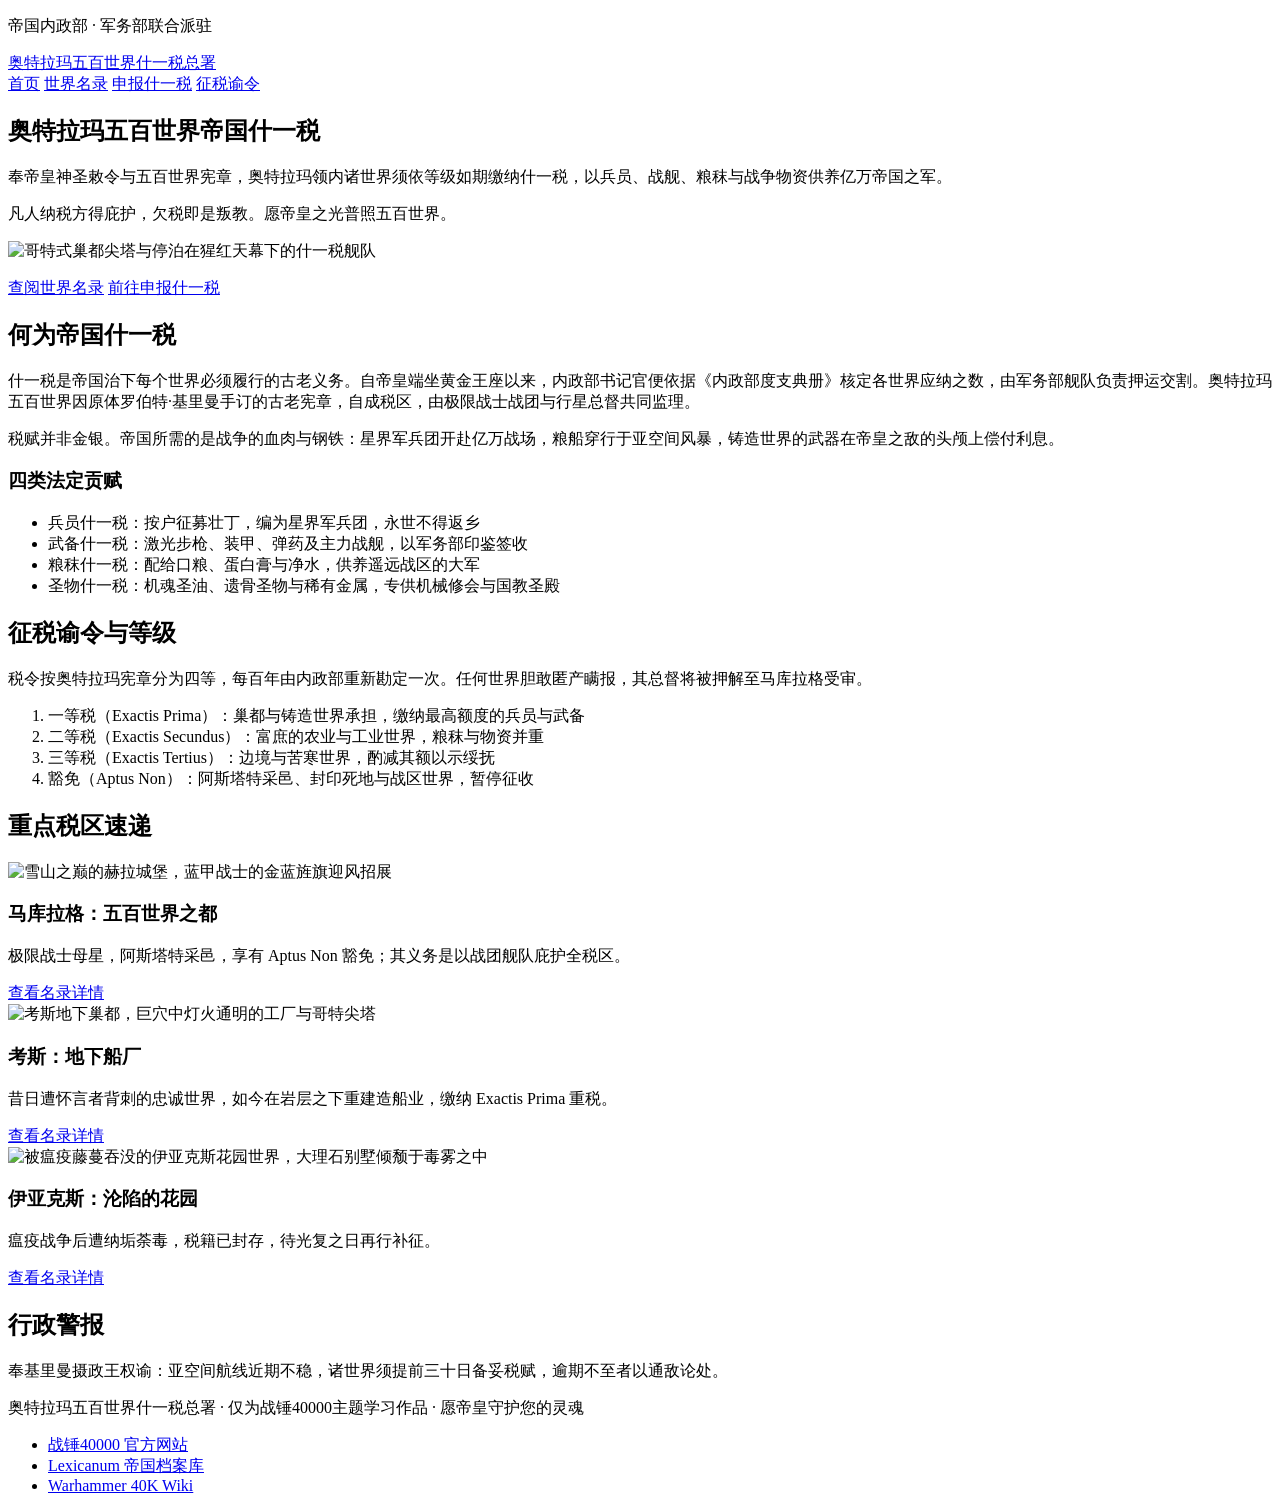
==== frontend-work1/index.html @ 1a5ae745 "首页框架搭建" ====
<!DOCTYPE html>
<html lang="zh-CN">
<head>
<meta charset="UTF-8">
<meta name="viewport" content="width=device-width, initial-scale=1.0">
<title>奥特拉玛五百世界什一税总署</title>
</head>
<body>
<header>
<p>帝国内政部 · 军务部联合派驻</p>
<a href="index.html">奥特拉玛五百世界什一税总署</a>
<nav>
<a href="index.html">首页</a>
<a href="worlds.html">世界名录</a>
<a href="tithe.html">申报什一税</a>
<a href="#decree">征税谕令</a>
</nav>
</header>

<main>
<section id="intro">
<h1>奥特拉玛五百世界帝国什一税</h1>
<p>奉帝皇神圣敕令与五百世界宪章，奥特拉玛领内诸世界须依等级如期缴纳什一税，以兵员、战舰、粮秣与战争物资供养亿万帝国之军。</p>
<p>凡人纳税方得庇护，欠税即是叛教。愿帝皇之光普照五百世界。</p>
<img src="https://trae-api-cn.mchost.guru/api/ide/v1/text_to_image?prompt=grimdark%20Warhammer%2040k%20imperial%20gothic%20hive%20city%20skyline%20with%20colossal%20gothic%20cathedrals%2C%20tithe%20battlefleet%20starships%20in%20stormy%20red%20sky%2C%20dark%20fantasy%20digital%20painting%2C%20epic%20scale&image_size=landscape_16_9" alt="哥特式巢都尖塔与停泊在猩红天幕下的什一税舰队">
<p>
<a href="worlds.html">查阅世界名录</a>
<a href="tithe.html">前往申报什一税</a>
</p>
</section>

<section id="about">
<h2>何为帝国什一税</h2>
<p>什一税是帝国治下每个世界必须履行的古老义务。自帝皇端坐黄金王座以来，内政部书记官便依据《内政部度支典册》核定各世界应纳之数，由军务部舰队负责押运交割。奥特拉玛五百世界因原体罗伯特·基里曼手订的古老宪章，自成税区，由极限战士战团与行星总督共同监理。</p>
<p>税赋并非金银。帝国所需的是战争的血肉与钢铁：星界军兵团开赴亿万战场，粮船穿行于亚空间风暴，铸造世界的武器在帝皇之敌的头颅上偿付利息。</p>
<h3>四类法定贡赋</h3>
<ul>
<li>兵员什一税：按户征募壮丁，编为星界军兵团，永世不得返乡</li>
<li>武备什一税：激光步枪、装甲、弹药及主力战舰，以军务部印鉴签收</li>
<li>粮秣什一税：配给口粮、蛋白膏与净水，供养遥远战区的大军</li>
<li>圣物什一税：机魂圣油、遗骨圣物与稀有金属，专供机械修会与国教圣殿</li>
</ul>
</section>

<section id="decree">
<h2>征税谕令与等级</h2>
<p>税令按奥特拉玛宪章分为四等，每百年由内政部重新勘定一次。任何世界胆敢匿产瞒报，其总督将被押解至马库拉格受审。</p>
<ol>
<li>一等税（Exactis Prima）：巢都与铸造世界承担，缴纳最高额度的兵员与武备</li>
<li>二等税（Exactis Secundus）：富庶的农业与工业世界，粮秣与物资并重</li>
<li>三等税（Exactis Tertius）：边境与苦寒世界，酌减其额以示绥抚</li>
<li>豁免（Aptus Non）：阿斯塔特采邑、封印死地与战区世界，暂停征收</li>
</ol>
</section>

<section id="featured">
<h2>重点税区速递</h2>
<article>
<img src="https://trae-api-cn.mchost.guru/api/ide/v1/text_to_image?prompt=grimdark%20Warhammer%2040k%20fortress%20monastery%20on%20snowy%20mountain%20peak%2C%20cobalt%20blue%20space%20marine%20chapter%20keep%20with%20golden%20banners%2C%20dramatic%20dark%20sky%2C%20digital%20painting&image_size=landscape_4_3" alt="雪山之巅的赫拉城堡，蓝甲战士的金蓝旌旗迎风招展">
<h3>马库拉格：五百世界之都</h3>
<p>极限战士母星，阿斯塔特采邑，享有 Aptus Non 豁免；其义务是以战团舰队庇护全税区。</p>
<a href="worlds.html">查看名录详情</a>
</article>
<article>
<img src="https://trae-api-cn.mchost.guru/api/ide/v1/text_to_image?prompt=grimdark%20Warhammer%2040k%20underground%20hive%20city%20inside%20a%20vast%20cavern%2C%20glowing%20factories%2C%20gothic%20spires%20and%20cargo%20trains%2C%20dark%20sci-fi%20digital%20painting&image_size=landscape_4_3" alt="考斯地下巢都，巨穴中灯火通明的工厂与哥特尖塔">
<h3>考斯：地下船厂</h3>
<p>昔日遭怀言者背刺的忠诚世界，如今在岩层之下重建造船业，缴纳 Exactis Prima 重税。</p>
<a href="worlds.html">查看名录详情</a>
</article>
<article>
<img src="https://trae-api-cn.mchost.guru/api/ide/v1/text_to_image?prompt=grimdark%20Warhammer%2040k%20ruined%20garden%20world%20overgrown%20with%20toxic%20green%20plague%20flora%2C%20crumbling%20marble%20villas%2C%20eerie%20mist%2C%20dark%20fantasy%20digital%20painting&image_size=landscape_4_3" alt="被瘟疫藤蔓吞没的伊亚克斯花园世界，大理石别墅倾颓于毒雾之中">
<h3>伊亚克斯：沦陷的花园</h3>
<p>瘟疫战争后遭纳垢荼毒，税籍已封存，待光复之日再行补征。</p>
<a href="worlds.html">查看名录详情</a>
</article>
</section>

<aside>
<h2>行政警报</h2>
<p>奉基里曼摄政王权谕：亚空间航线近期不稳，诸世界须提前三十日备妥税赋，逾期不至者以通敌论处。</p>
</aside>
</main>

<footer>
<p>奥特拉玛五百世界什一税总署 · 仅为战锤40000主题学习作品 · 愿帝皇守护您的灵魂</p>
<ul>
<li><a href="https://warhammer40000.com/" target="_blank" rel="noopener">战锤40000 官方网站</a></li>
<li><a href="https://wh40k.lexicanum.com/" target="_blank" rel="noopener">Lexicanum 帝国档案库</a></li>
<li><a href="https://warhammer40k.fandom.com/" target="_blank" rel="noopener">Warhammer 40K Wiki</a></li>
</ul>
</footer>
</body>
</html>
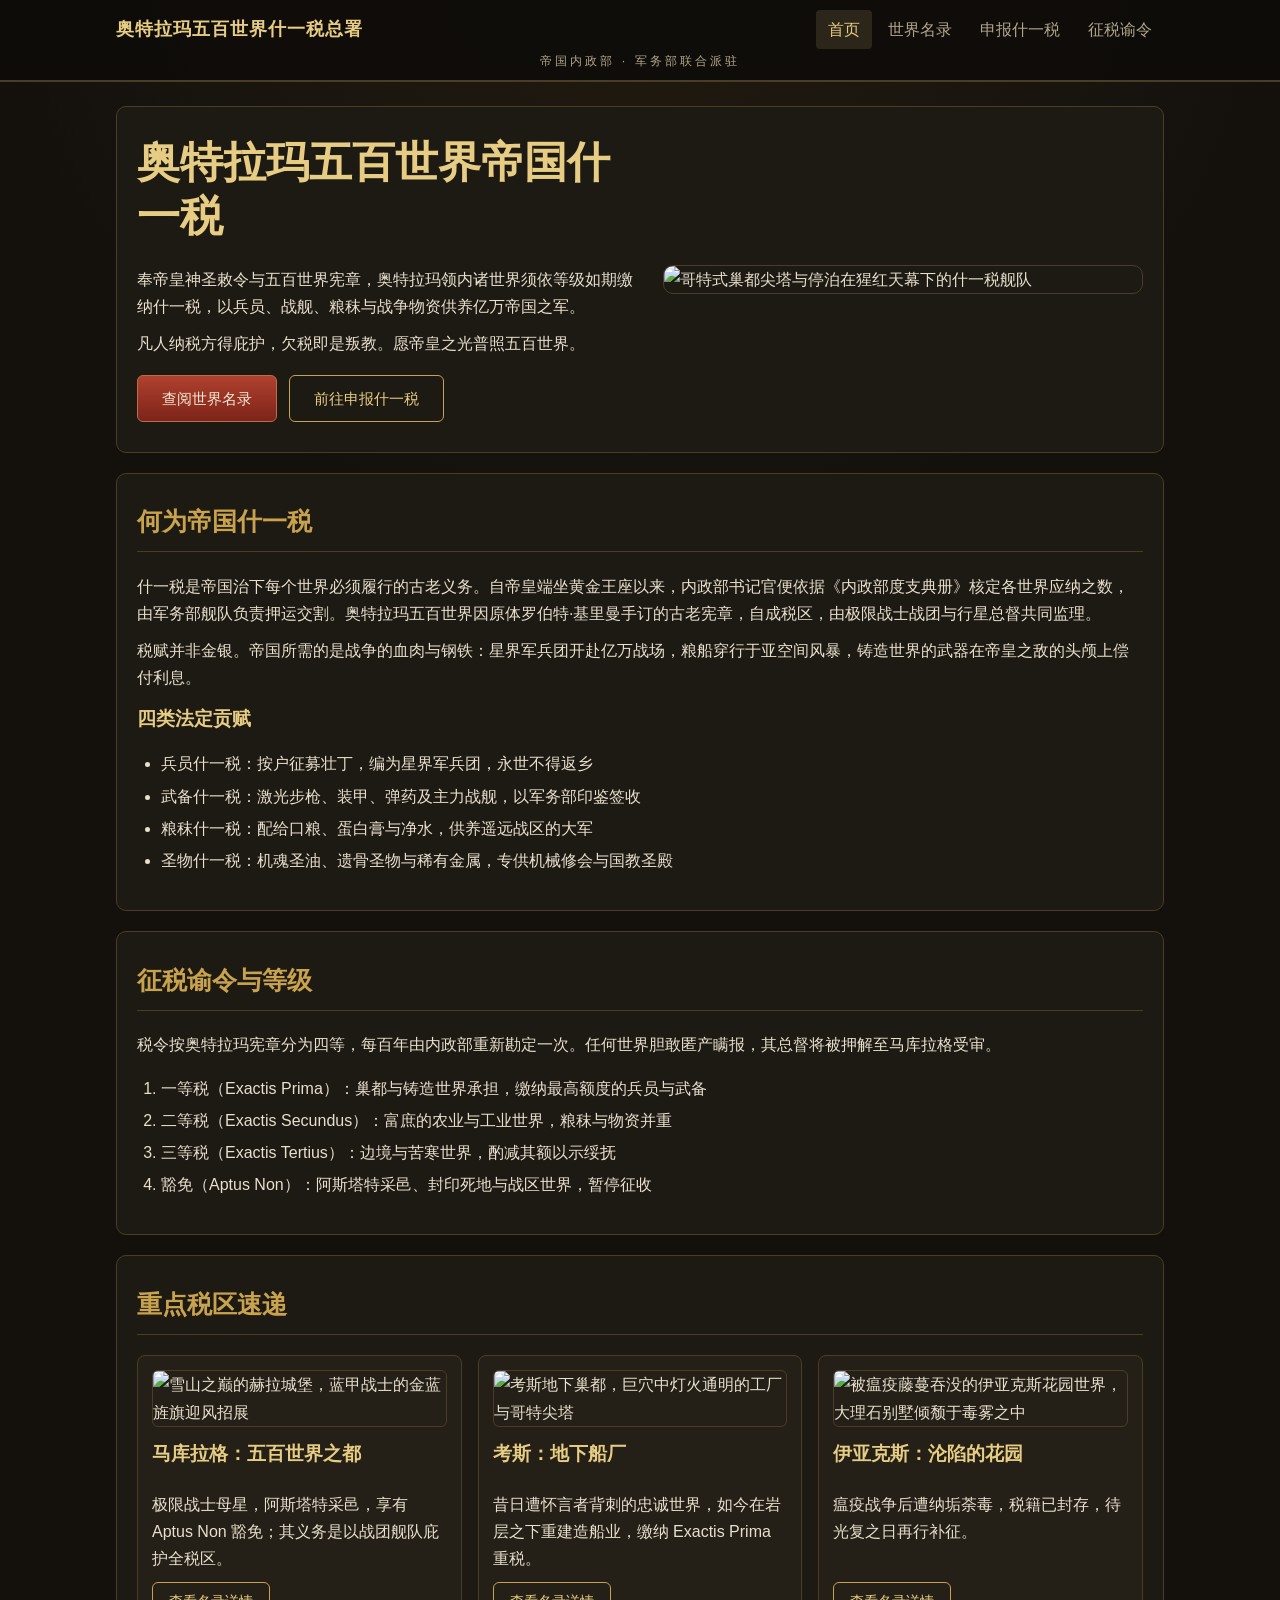
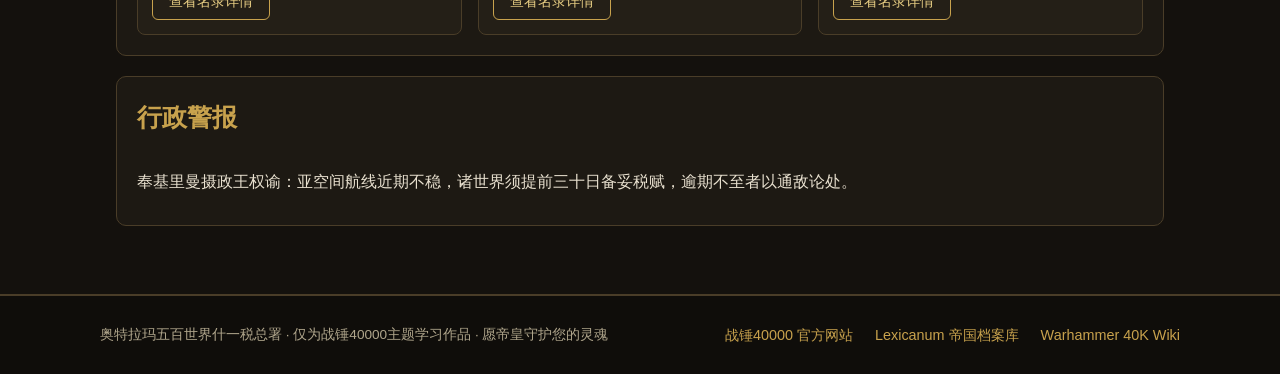
==== commit f7a0f345: "样式响应式完成" ====
--- a/frontend-work1/index.html
+++ b/frontend-work1/index.html
@@ -4,29 +4,34 @@
 <meta charset="UTF-8">
 <meta name="viewport" content="width=device-width, initial-scale=1.0">
 <title>奥特拉玛五百世界什一税总署</title>
+<link rel="stylesheet" href="css/style.css">
 </head>
 <body>
-<header>
-<p>帝国内政部 · 军务部联合派驻</p>
-<a href="index.html">奥特拉玛五百世界什一税总署</a>
-<nav>
-<a href="index.html">首页</a>
+<header class="site-header">
+<div class="nav-wrap">
+<a class="logo" href="index.html">奥特拉玛五百世界什一税总署</a>
+<nav class="main-nav">
+<a class="active" href="index.html">首页</a>
 <a href="worlds.html">世界名录</a>
 <a href="tithe.html">申报什一税</a>
 <a href="#decree">征税谕令</a>
 </nav>
+</div>
+<p class="motto">帝国内政部 · 军务部联合派驻</p>
 </header>
 
 <main>
-<section id="intro">
+<section id="intro" class="hero">
+<div class="hero-text">
 <h1>奥特拉玛五百世界帝国什一税</h1>
 <p>奉帝皇神圣敕令与五百世界宪章，奥特拉玛领内诸世界须依等级如期缴纳什一税，以兵员、战舰、粮秣与战争物资供养亿万帝国之军。</p>
 <p>凡人纳税方得庇护，欠税即是叛教。愿帝皇之光普照五百世界。</p>
-<img src="https://trae-api-cn.mchost.guru/api/ide/v1/text_to_image?prompt=grimdark%20Warhammer%2040k%20imperial%20gothic%20hive%20city%20skyline%20with%20colossal%20gothic%20cathedrals%2C%20tithe%20battlefleet%20starships%20in%20stormy%20red%20sky%2C%20dark%20fantasy%20digital%20painting%2C%20epic%20scale&image_size=landscape_16_9" alt="哥特式巢都尖塔与停泊在猩红天幕下的什一税舰队">
-<p>
-<a href="worlds.html">查阅世界名录</a>
-<a href="tithe.html">前往申报什一税</a>
+<p class="hero-actions">
+<a class="btn btn-primary" href="worlds.html">查阅世界名录</a>
+<a class="btn btn-outline" href="tithe.html">前往申报什一税</a>
 </p>
+</div>
+<img class="hero-img" src="https://trae-api-cn.mchost.guru/api/ide/v1/text_to_image?prompt=grimdark%20Warhammer%2040k%20imperial%20gothic%20hive%20city%20skyline%20with%20colossal%20gothic%20cathedrals%2C%20tithe%20battlefleet%20starships%20in%20stormy%20red%20sky%2C%20dark%20fantasy%20digital%20painting%2C%20epic%20scale&image_size=landscape_16_9" alt="哥特式巢都尖塔与停泊在猩红天幕下的什一税舰队">
 </section>
 
 <section id="about">
@@ -55,24 +60,26 @@
 
 <section id="featured">
 <h2>重点税区速递</h2>
+<div class="card-grid">
 <article>
 <img src="https://trae-api-cn.mchost.guru/api/ide/v1/text_to_image?prompt=grimdark%20Warhammer%2040k%20fortress%20monastery%20on%20snowy%20mountain%20peak%2C%20cobalt%20blue%20space%20marine%20chapter%20keep%20with%20golden%20banners%2C%20dramatic%20dark%20sky%2C%20digital%20painting&image_size=landscape_4_3" alt="雪山之巅的赫拉城堡，蓝甲战士的金蓝旌旗迎风招展">
 <h3>马库拉格：五百世界之都</h3>
 <p>极限战士母星，阿斯塔特采邑，享有 Aptus Non 豁免；其义务是以战团舰队庇护全税区。</p>
-<a href="worlds.html">查看名录详情</a>
+<a class="btn btn-outline btn-sm" href="worlds.html">查看名录详情</a>
 </article>
 <article>
 <img src="https://trae-api-cn.mchost.guru/api/ide/v1/text_to_image?prompt=grimdark%20Warhammer%2040k%20underground%20hive%20city%20inside%20a%20vast%20cavern%2C%20glowing%20factories%2C%20gothic%20spires%20and%20cargo%20trains%2C%20dark%20sci-fi%20digital%20painting&image_size=landscape_4_3" alt="考斯地下巢都，巨穴中灯火通明的工厂与哥特尖塔">
 <h3>考斯：地下船厂</h3>
 <p>昔日遭怀言者背刺的忠诚世界，如今在岩层之下重建造船业，缴纳 Exactis Prima 重税。</p>
-<a href="worlds.html">查看名录详情</a>
+<a class="btn btn-outline btn-sm" href="worlds.html">查看名录详情</a>
 </article>
 <article>
 <img src="https://trae-api-cn.mchost.guru/api/ide/v1/text_to_image?prompt=grimdark%20Warhammer%2040k%20ruined%20garden%20world%20overgrown%20with%20toxic%20green%20plague%20flora%2C%20crumbling%20marble%20villas%2C%20eerie%20mist%2C%20dark%20fantasy%20digital%20painting&image_size=landscape_4_3" alt="被瘟疫藤蔓吞没的伊亚克斯花园世界，大理石别墅倾颓于毒雾之中">
 <h3>伊亚克斯：沦陷的花园</h3>
 <p>瘟疫战争后遭纳垢荼毒，税籍已封存，待光复之日再行补征。</p>
-<a href="worlds.html">查看名录详情</a>
+<a class="btn btn-outline btn-sm" href="worlds.html">查看名录详情</a>
 </article>
+</div>
 </section>
 
 <aside>
@@ -82,12 +89,14 @@
 </main>
 
 <footer>
+<div class="footer-inner">
 <p>奥特拉玛五百世界什一税总署 · 仅为战锤40000主题学习作品 · 愿帝皇守护您的灵魂</p>
 <ul>
 <li><a href="https://warhammer40000.com/" target="_blank" rel="noopener">战锤40000 官方网站</a></li>
 <li><a href="https://wh40k.lexicanum.com/" target="_blank" rel="noopener">Lexicanum 帝国档案库</a></li>
 <li><a href="https://warhammer40k.fandom.com/" target="_blank" rel="noopener">Warhammer 40K Wiki</a></li>
 </ul>
+</div>
 </footer>
 </body>
 </html>
--- a/frontend-work1/css/style.css
+++ b/frontend-work1/css/style.css
@@ -0,0 +1,462 @@
+* {
+  box-sizing: border-box;
+}
+
+:root {
+  --bg: #14110d;
+  --panel: #1d1913;
+  --panel-2: #241f17;
+  --input: #2a241b;
+  --line: #4a3d28;
+  --gold: #c8a24d;
+  --gold-bright: #e7cd83;
+  --text: #e8e0cf;
+  --muted: #b0a68c;
+  --red: #a93a2e;
+  --red-dark: #7c2419;
+}
+
+html {
+  scroll-behavior: smooth;
+}
+
+body {
+  margin: 0;
+  font-family: "Microsoft YaHei", "PingFang SC", sans-serif;
+  color: var(--text);
+  line-height: 1.7;
+  background-color: var(--bg);
+  background-image: radial-gradient(circle at 50% -10%, #221b10 0%, var(--bg) 55%);
+  background-attachment: fixed;
+}
+
+img {
+  max-width: 100%;
+  height: auto;
+}
+
+a {
+  color: var(--gold);
+  text-decoration: none;
+}
+
+a:hover {
+  color: var(--gold-bright);
+}
+
+h1, h2, h3, legend {
+  font-family: Georgia, "Times New Roman", "SimSun", serif;
+}
+
+h1 {
+  margin: 0.2em 0 0.5em;
+  font-size: clamp(1.7rem, 4vw, 2.7rem);
+  color: var(--gold-bright);
+  line-height: 1.25;
+}
+
+h2 {
+  margin-top: 0.3em;
+  padding-bottom: 8px;
+  font-size: clamp(1.25rem, 2.4vw, 1.55rem);
+  color: var(--gold);
+  border-bottom: 1px solid var(--line);
+}
+
+h3 {
+  color: var(--gold-bright);
+  margin: 0.6em 0;
+}
+
+p {
+  margin: 0.6em 0;
+}
+
+.site-header {
+  position: sticky;
+  top: 0;
+  z-index: 10;
+  background: rgba(15, 13, 10, 0.96);
+  border-bottom: 2px solid var(--line);
+}
+
+.nav-wrap {
+  max-width: 1080px;
+  margin: 0 auto;
+  padding: 10px 16px 0;
+  display: flex;
+  align-items: center;
+  justify-content: space-between;
+  flex-wrap: wrap;
+  gap: 8px 16px;
+}
+
+.logo {
+  font-family: Georgia, "SimSun", serif;
+  font-size: 1.15rem;
+  font-weight: bold;
+  color: var(--gold-bright);
+  letter-spacing: 1px;
+}
+
+.logo:hover {
+  text-decoration: none;
+}
+
+.main-nav {
+  display: flex;
+  flex-wrap: wrap;
+  gap: 4px;
+}
+
+.main-nav a {
+  padding: 6px 12px;
+  border-radius: 4px;
+  color: var(--muted);
+}
+
+.main-nav a:hover,
+.main-nav a.active {
+  color: var(--gold-bright);
+  background: #2c2519;
+  text-decoration: none;
+}
+
+.motto {
+  max-width: 1080px;
+  margin: 0 auto;
+  padding: 2px 16px 8px;
+  font-size: 0.78rem;
+  letter-spacing: 3px;
+  color: var(--muted);
+  text-align: center;
+}
+
+main {
+  max-width: 1080px;
+  margin: 0 auto;
+  padding: 24px 16px 48px;
+}
+
+main > section,
+main > aside {
+  background: var(--panel);
+  border: 1px solid var(--line);
+  border-radius: 10px;
+  padding: 20px;
+  margin-bottom: 20px;
+}
+
+.hero {
+  display: grid;
+  grid-template-columns: 1fr;
+  gap: 22px;
+  align-items: center;
+}
+
+.hero-img {
+  width: 100%;
+  border: 1px solid var(--line);
+  border-radius: 10px;
+}
+
+.hero-actions,
+.form-actions {
+  display: flex;
+  flex-wrap: wrap;
+  gap: 12px;
+  margin-top: 18px;
+}
+
+.btn,
+button {
+  display: inline-block;
+  padding: 10px 24px;
+  font-size: 15px;
+  font-family: inherit;
+  color: #f4e9d2;
+  background: linear-gradient(#b0412f, var(--red-dark));
+  border: 1px solid #c06a4e;
+  border-radius: 6px;
+  cursor: pointer;
+  transition: filter 0.15s ease;
+}
+
+.btn:hover,
+button:hover {
+  filter: brightness(1.15);
+  text-decoration: none;
+}
+
+.btn-outline {
+  background: transparent;
+  border: 1px solid var(--gold);
+  color: var(--gold-bright);
+}
+
+.btn-sm {
+  padding: 6px 16px;
+  font-size: 0.9rem;
+  align-self: flex-start;
+}
+
+ul,
+ol {
+  padding-left: 24px;
+}
+
+li {
+  margin: 5px 0;
+}
+
+.card-grid {
+  display: grid;
+  grid-template-columns: repeat(auto-fit, minmax(240px, 1fr));
+  gap: 16px;
+  margin-top: 14px;
+}
+
+.card-grid article {
+  display: flex;
+  flex-direction: column;
+  background: var(--panel-2);
+  border: 1px solid var(--line);
+  border-radius: 8px;
+  padding: 14px;
+}
+
+.card-grid article img {
+  border-radius: 6px;
+  border: 1px solid var(--line);
+}
+
+.card-grid article p {
+  flex-grow: 1;
+}
+
+aside {
+  border-left: 4px solid var(--gold);
+  background: linear-gradient(100deg, #262016, var(--panel) 70%);
+}
+
+aside h2 {
+  border-bottom: none;
+  margin-top: 0;
+}
+
+dl {
+  display: grid;
+  grid-template-columns: 1fr;
+  gap: 4px;
+  margin: 12px 0 0;
+}
+
+dt {
+  margin-top: 12px;
+  font-weight: bold;
+  color: var(--gold-bright);
+}
+
+dd {
+  margin: 0 0 6px;
+  color: var(--muted);
+}
+
+#list {
+  overflow-x: auto;
+}
+
+table {
+  width: 100%;
+  min-width: 640px;
+  border-collapse: collapse;
+  font-size: 0.95rem;
+}
+
+caption {
+  margin-bottom: 10px;
+  color: var(--muted);
+  font-size: 0.92rem;
+}
+
+th,
+td {
+  padding: 10px 12px;
+  border: 1px solid var(--line);
+  text-align: left;
+}
+
+thead th {
+  color: #1a1408;
+  background: linear-gradient(#d8b45e, #a8802f);
+  font-weight: bold;
+}
+
+tbody tr:nth-child(even) {
+  background: rgba(255, 255, 255, 0.03);
+}
+
+tbody tr:hover {
+  background: rgba(200, 162, 77, 0.12);
+}
+
+.status-ok {
+  color: #8fd18a;
+  font-weight: bold;
+}
+
+.status-sealed {
+  color: #e08060;
+  font-weight: bold;
+}
+
+.status-free {
+  color: #8fb8de;
+  font-weight: bold;
+}
+
+fieldset {
+  margin: 0 0 16px;
+  padding: 14px 16px;
+  background: var(--panel-2);
+  border: 1px solid var(--line);
+  border-radius: 8px;
+}
+
+legend {
+  padding: 0 8px;
+  color: var(--gold);
+  font-weight: bold;
+}
+
+fieldset > label {
+  display: inline-block;
+  margin: 4px 18px 4px 0;
+}
+
+form p {
+  display: grid;
+  grid-template-columns: 1fr;
+  gap: 6px;
+  margin: 10px 0;
+}
+
+form p label {
+  color: var(--muted);
+  font-size: 0.95rem;
+}
+
+input,
+select,
+textarea {
+  width: 100%;
+  padding: 9px 10px;
+  font-size: 15px;
+  font-family: inherit;
+  color: var(--text);
+  background: var(--input);
+  border: 1px solid #57472e;
+  border-radius: 6px;
+}
+
+textarea {
+  resize: vertical;
+}
+
+input::placeholder,
+textarea::placeholder {
+  color: #8d8268;
+}
+
+input[type="radio"],
+input[type="checkbox"] {
+  width: auto;
+  margin-right: 6px;
+  accent-color: var(--gold);
+}
+
+input[type="file"] {
+  padding: 6px;
+  background: transparent;
+}
+
+input:focus,
+select:focus,
+textarea:focus {
+  outline: none;
+  border-color: var(--gold);
+  box-shadow: 0 0 0 3px rgba(200, 162, 77, 0.22);
+}
+
+input:required:focus:invalid,
+textarea:required:focus:invalid {
+  border-color: #d64545;
+  box-shadow: 0 0 0 3px rgba(214, 69, 69, 0.25);
+}
+
+button[type="reset"] {
+  background: linear-gradient(#3a342a, #2a251d);
+  border-color: #57472e;
+}
+
+footer {
+  background: #0f0d0a;
+  border-top: 2px solid var(--line);
+  padding: 22px 16px;
+}
+
+.footer-inner {
+  max-width: 1080px;
+  margin: 0 auto;
+  display: flex;
+  flex-direction: column;
+  align-items: center;
+  gap: 12px;
+  text-align: center;
+}
+
+footer p {
+  margin: 0;
+  color: var(--muted);
+  font-size: 0.85rem;
+}
+
+footer ul {
+  display: flex;
+  flex-wrap: wrap;
+  justify-content: center;
+  gap: 4px 22px;
+  margin: 0;
+  padding: 0;
+  list-style: none;
+  font-size: 0.9rem;
+}
+
+@media (min-width: 768px) {
+  dl {
+    grid-template-columns: 170px 1fr;
+    gap: 8px 22px;
+  }
+
+  dt {
+    margin-top: 0;
+  }
+
+  form p {
+    grid-template-columns: 220px 1fr;
+    align-items: center;
+    gap: 16px;
+  }
+
+  .footer-inner {
+    flex-direction: row;
+    justify-content: space-between;
+    text-align: left;
+  }
+}
+
+@media (min-width: 992px) {
+  .hero {
+    grid-template-columns: 1.05fr 1fr;
+  }
+}
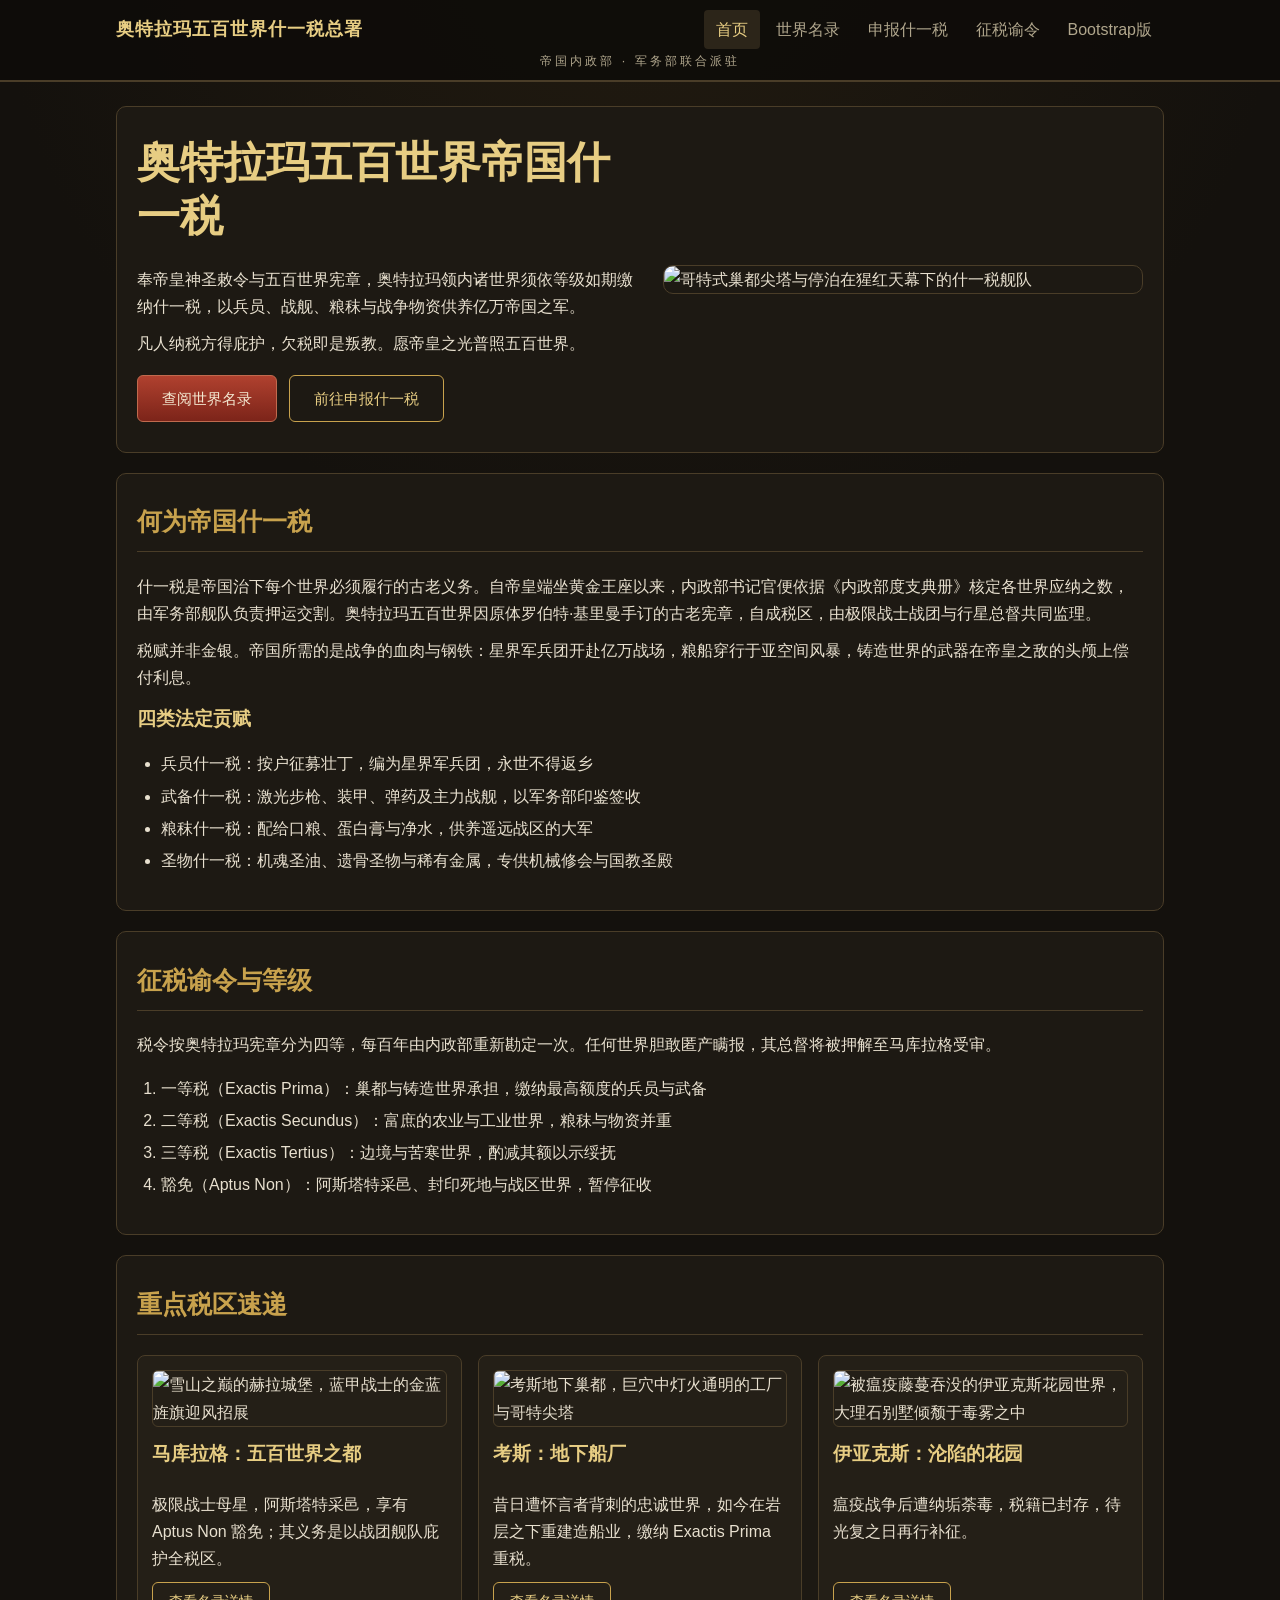
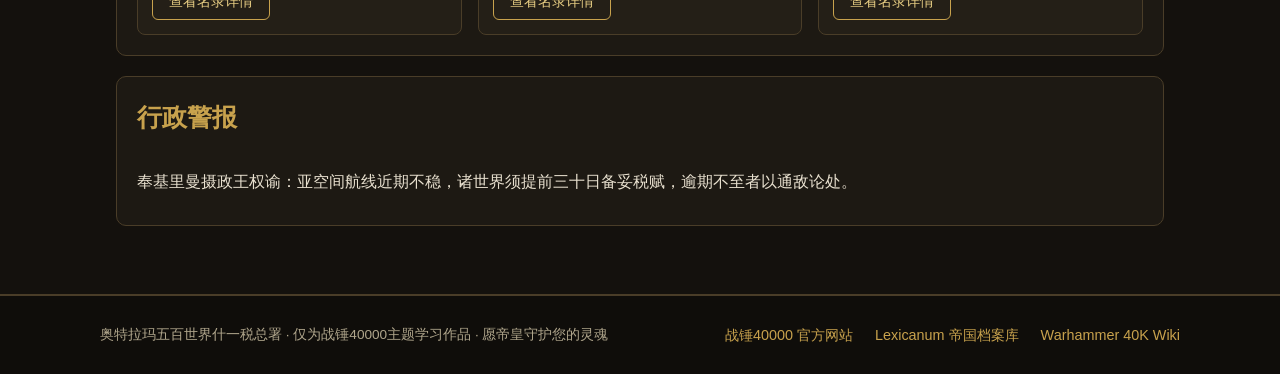
==== commit 75918ab0: "bootstrap版本" ====
--- a/frontend-work1/index.html
+++ b/frontend-work1/index.html
@@ -15,6 +15,7 @@
 <a href="worlds.html">世界名录</a>
 <a href="tithe.html">申报什一税</a>
 <a href="#decree">征税谕令</a>
+<a href="bootstrap.html">Bootstrap版</a>
 </nav>
 </div>
 <p class="motto">帝国内政部 · 军务部联合派驻</p>
